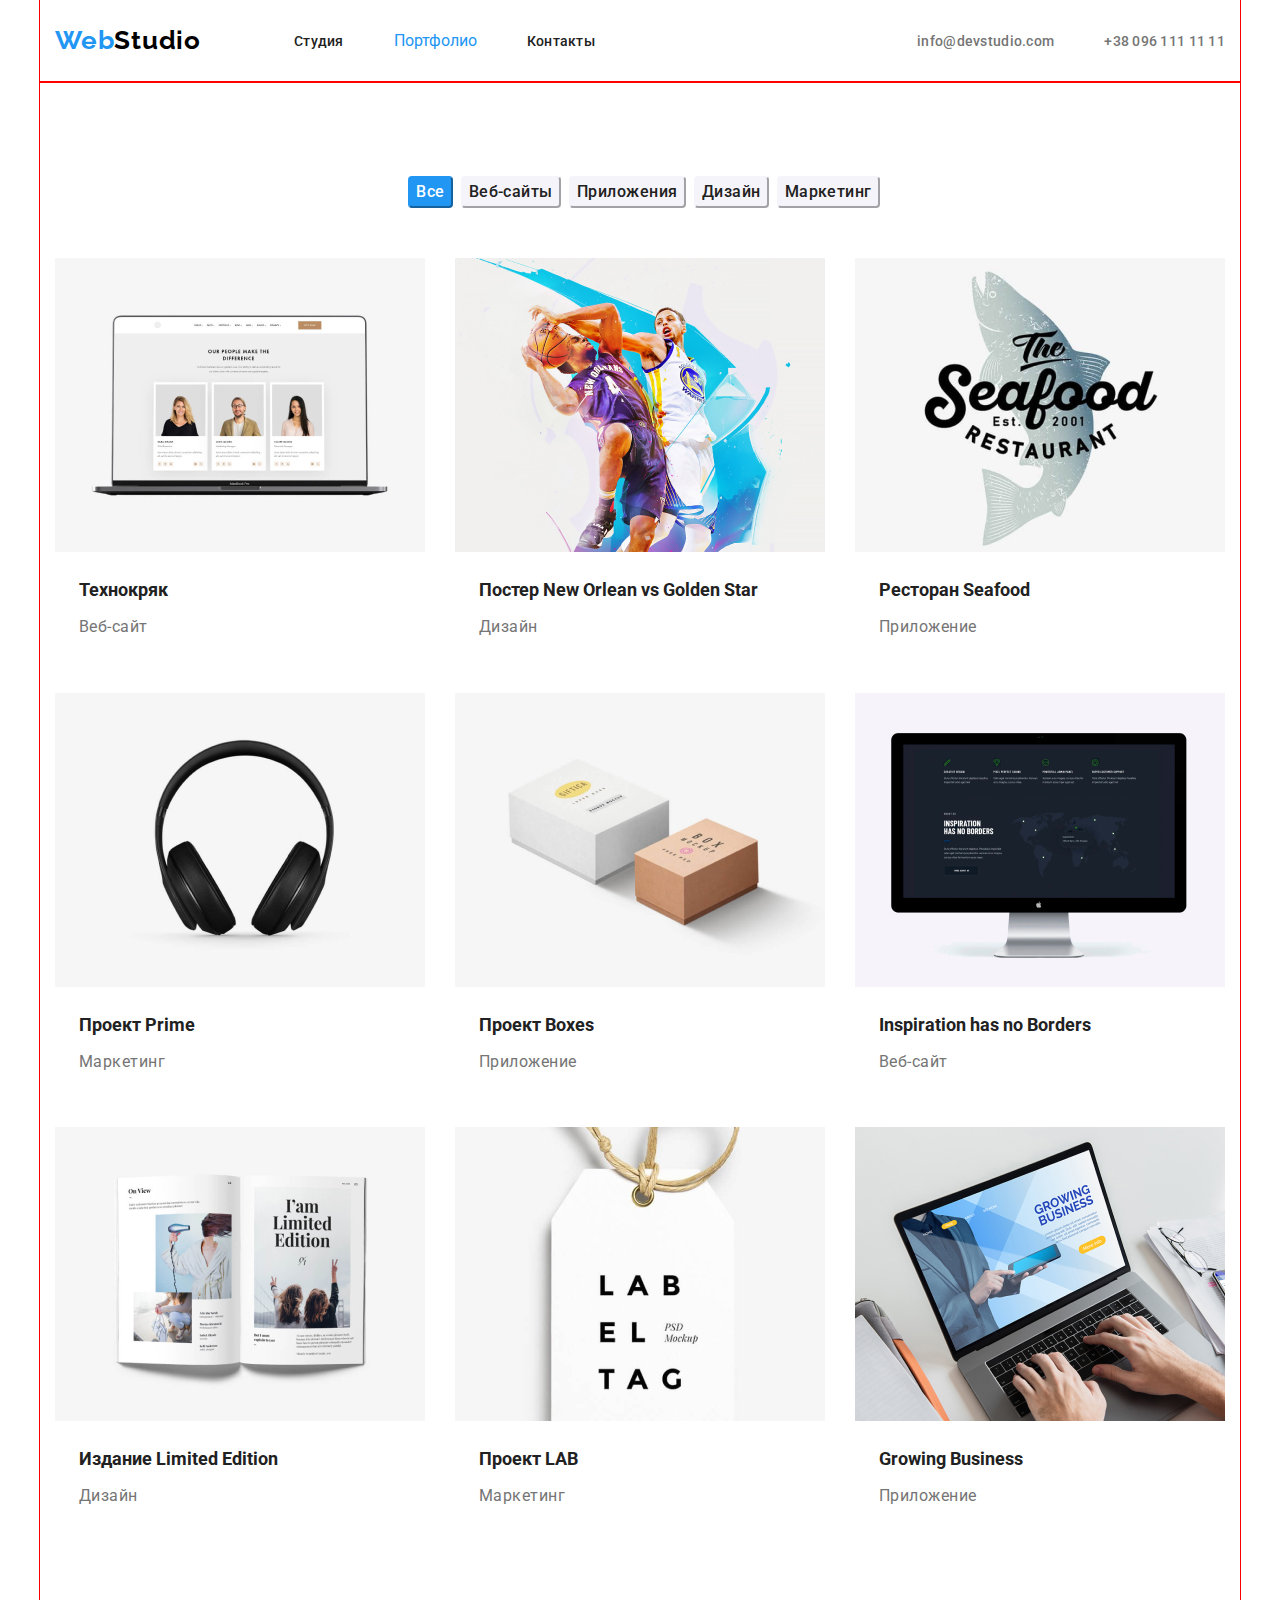
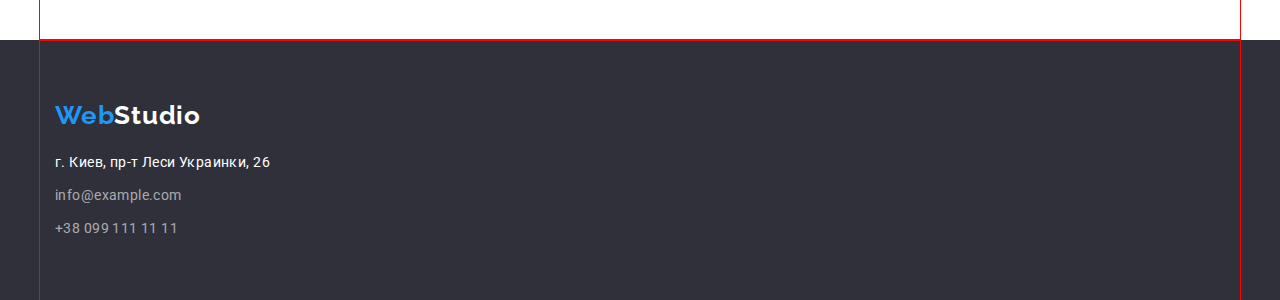
==== portfolio.html @ bf055e75 "Д/з №3" ====
<!DOCTYPE html>
<html lang="ru">
<head>
    <meta charset="UTF-8">
    <meta http-equiv="X-UA-Compatible" content="IE=edge">
    <meta name="viewport" content="width=device-width, initial-scale=1.0">
    <link rel="preconnect" href="https://fonts.googleapis.com">
    <link rel="preconnect" href="https://fonts.gstatic.com" crossorigin>
    <link
        href="https://fonts.googleapis.com/css2?family=Raleway:wght@700&family=Roboto:wght@400;500;700;900&display=swap"
        rel="stylesheet">
    <title>Портфолио</title>
    <link rel="stylesheet" href="https://cdnjs.cloudflare.com/ajax/libs/modern-normalize/1.1.0/modern-normalize.min.css
         ">
    <link rel="stylesheet" href="./css/ctyle.css">
</head>
<body>
    <header class="header">
        <div class="container">
          <a href="" class="header-logo link">Web<span class="header-logo-studio link">Studio</span></a>
          <nav class="header-nav">
            <ul class="header-list list">
                <li class="header-item"><a class="header-link link" href="./index.html">Студия</a></li>
                <li class="header-item"><a class="header-link-portfolio link" href="./portfolio.html">Портфолио</a></li>
                <li class="header-item"><a class="header-link link" href="">Контакты</a></li>
            </ul>
          </nav>
          <div class="header-contact">
            <ul class="header-list list">
                <li class="header-item"><a class="header-email link" href="mailto:info@devstudio.com">info@devstudio.com</a>
                </li>
                <li class="header-item"><a class="header-tel link" href="tel:+380961111111">+38 096 111 11 11</a></li>
            </ul>
          </div>
        </div>
    </header>
    <main>
        <section class="portfplio">
            <div class="container">
                <div class="filter">
                    <h2 class="visually-hidden">Фильтр</h2>
                    <ul class="filter-list list">
                        <li class="filter-item">
                            <button type="button" class="filter-btn-box pointer">Все</button>
                        </li>
                        <li class="filter-item">
                            <button type="button" class="filter-btn pointer">Веб-сайты</button>
                        </li>
                        <li class="filter-item">
                            <button type="button" class="filter-btn pointer">Приложения</button>
                        </li>
                        <li class="filter-item">
                            <button type="button" class="filter-btn pointer">Дизайн</button>
                        </li>
                        <li class="filter-item">
                            <button type="button" class="filter-btn pointer">Маркетинг</button>
                        </li>
                    </ul>
                </div>
                <div class="projects">
                    <ul class="projects-list list">
                        <li class="projects-item">
                            <img src="./images/project-img-1.jpg" alt="Технокряк" width="370" height="294">
                            <h3 class="projects-title">Технокряк</h3>
                            <p class="projects-subtitle">Веб-сайт</p>
                        </li>
                        <li class="projects-item">
                            <img src="./images/project-img-2.jpg" alt="Постер New Orlean vs Golden Star" width="370" height="294">
                            <h3 class="projects-title">Постер <span lang="en">New Orlean vs Golden Star</span></h3>
                            <p class="projects-subtitle">Дизайн</p>
                        </li>
                        <li class="projects-item">
                            <img src="./images/project-img-3.jpg" alt="Ресторан Seafood" width="370" height="294">
                            <h3 class="projects-title">Ресторан <span lang="en">Seafood</span></h3>
                            <p class="projects-subtitle">Приложение</p>
                        </li>
                        <li class="projects-item">
                            <img src="./images/project-img-4.jpg" alt="Проект Prime" width="370" height="294">
                            <h3 class="projects-title">Проект <span lang="en">Prime</span></h3>
                            <p class="projects-subtitle">Маркетинг</p>
                        </li>
                        <li class="projects-item">
                            <img src="./images/project-img-5.jpg" alt="Проект Boxes" width="370" height="294">
                            <h3 class="projects-title">Проект <span lang="en">Boxes</span></h3>
                            <p class="projects-subtitle">Приложение</p>
                        </li>
                        <li class="projects-item">
                            <img src="./images/project-img-6.jpg" alt="Inspiration has no Borders" width="370" height="294">
                            <h3 lang="en" class="projects-title">Inspiration has no Borders</h3>
                            <p class="projects-subtitle">Веб-сайт</p>
                        </li>
                        <li class="projects-item">
                            <img src="./images/project-img-7.jpg" alt="Издание Limited Edition" width="370" height="294">
                            <h3 class="projects-title">Издание <span lang="en">Limited Edition</span></h3>
                            <p class="projects-subtitle">Дизайн</p>
                        </li>
                        <li class="projects-item">
                            <img src="./images/project-img-8.jpg" alt="Проект LAB" width="370" height="294">
                            <h3 class="projects-title">Проект <span lang="en">LAB</span></h3>
                            <p class="projects-subtitle">Маркетинг</p>
                        </li>
                        <li class="projects-item">
                            <img src="./images/project-img-9.jpg" alt="Growing Business " width="370" height="294">
                            <h3 lang="en" class="projects-title">Growing Business</h3>
                            <p class="projects-subtitle">Приложение</p>
                        </li>
                    </ul>
                </div>
            </div>
        </section>
    
    </main>
    <footer class="footer">
        <div class="container">
            <a href="" class="footer-logo link">Web<span class="footer-logo-studio link">Studio</span></a>
            <address class="address">
                <ul class="footer-list list">
                    <li class="footer-item-addres"><a class="footer-address link" href="">г. Киев, пр-т Леси Украинки, 26</a></li>
                    <li class="footer-item-email"><a class="footer-email link" href="mailto:info@example.com">info@example.com</a>
                    </li>
                    <li class="footer-item-tel"><a class="footer-tel link" href="tel:+380991111111">+38 099 111 11 11</a></li>
                </ul>
            </address>
        </div>
    </footer>
</body>
</html>
---- css/ctyle.css ----
html {
  box-sizing: border-box;
}

:root {
  --header-color: #FFFFFF;
  --title-color: #212121;
  --text-color: #757575;
  --btn-color: #212121;
  --link-color: #212121;
  --background-color: #2F303A;
  --accent-color: #2196F3;
  --border-color: #ECECEC;
}

p, h1, h2, h3, h4, h5, h6 {
  margin: 0;
}

.container {
  width: 1200px;
  padding-left: 15px;
  padding-right: 15px;
  margin: 0 auto;
  outline: 1px solid red;
}

ul {
  margin: 0;
  padding-left: 0;
}

body {
  font-family: Roboto, sans-serif;
  color: var(--link-color);
}

.list {
  margin: 0;
  padding: 0;
  list-style: none;
}

.link {
  text-decoration: none;
}

.pointer {
  cursor: pointer;  
}

img {
  display: block;
  max-width: 100%;
  height: auto;
}

/*-------HEADER-------*/

.header {
  border-bottom: 1px;
  border-bottom-color: var(--border-color);
}
.header-logo {
  font-family: 'Raleway', sans-serif;
  font-style: normal;
  font-weight: 700;
  font-size: 26px;
  line-height: 1.19;
  letter-spacing: 0.03em;
  color: var(--accent-color);
  padding-top: 24px;
  padding-bottom: 25px;
  margin-right: 93px;
}

.header-logo-studio {
  font-family: 'Raleway', sans-serif;
  font-style: normal;
  font-weight: 700;
  font-size: 26px;
  line-height: 1.19;
  letter-spacing: 0.03em;
  color: black;
  padding-top: 24px;
  padding-bottom: 25px;
}

.header .container {
  display: flex;
  align-items: center;
}

.header-nav {
  display: flex;
  align-items: center;
}

.header-list {
  display: flex;
}

.header-link-studio {
  color: var(--accent-color);
}

.header-link {
  font-weight: 500;
  font-size: 14px;
  line-height: 1.14;
  letter-spacing: 0.02em;
  color: var(--link-color);
}

.header-item {
  padding-top: 32px;
  padding-bottom: 32px;
}

.header-item:not(:last-child) {
  margin-right: 50px;
}

.header-link:hover,
.header-link:focus {
  color: var(--accent-color)
}

.header-contact {
  margin-left: auto;
}

.header-email {
  font-weight: 500;
  font-size: 14px;
  line-height: 1.14;
  letter-spacing: 0.02em;
  color: var(--text-color);
}

.header-email:hover,
.header-email:focus {
  color: var(--accent-color);  
}

.header-tel {
  font-weight: 500;
  font-size: 14px;
  line-height: 1.14;
  letter-spacing: 0.02em;
  color: var(--text-color);
}

.header-tel:hover,
.header-tel:focus {
  color: var(--accent-color);
}

/*-------HERO-------*/

.hero {
  text-align: center;
  background: var(--background-color);
}

.hero-slogan {
  font-weight: 900;
  font-size: 44px;
  line-height: 1.36;
  letter-spacing: 0.06em;
  text-transform: uppercase;
  color: var(--header-color);
  padding-top: 200px;
}

.hero-btn {
  font-family: inherit;
  font-weight: 700;
  font-size: 16px;
  line-height: 1.88;
  letter-spacing: 0.06em;
  color: var(--header-color);
  background: var(--accent-color);
  min-width: 200px;
  height: 50px;
  border-radius: 4px;
  margin-top: 30px;
  margin-bottom: 200px;
}

/*-------TEXT-------*/

.visually-hidden {
  position: absolute;
  white-space: nowrap;
  width: 1px;
  height: 1px;
  overflow: hidden;
  border: 0;
  padding: 0;
  clip: rect(0 0 0 0);
  clip-path: inset(50%);
  margin: -1px;
}

.text-list {
  display: flex;
}

.text-item:not(:last-child) {
  margin-right: 30px;
}

.subtitle {
  font-weight: 700;
  font-size: 14px;
  line-height: 1.14;
  letter-spacing: 0.03em;
  text-transform: uppercase;
  color: var(--title-color);
  padding-top: 94px;
}

.desc {
  font-size: 14px;
  line-height: 1.71;
  letter-spacing: 0.03em;
  color: var(--text-color);
  margin-top: 10px;
}

/*-------IMAGE-------*/

.image-title {
  font-weight: 700;
  font-size: 36px;
  line-height: 1.17;
  letter-spacing: 0.03em;  
  color: var(--title-color);
  padding-top: 94px ;
  padding-bottom: 50px;
  text-align: center;
}

.image-list {
  display: flex;
}

.image-item:not(:last-child) {
  margin-right: 30px;
}

.image-item {
  padding-bottom: 94px;
}

/*-------COMMAND-------*/

.command {
  background: #F5F4FA;
}

.command-item {
  background-color: var(--header-color);
}

.command-title {
  font-weight: 700;
  font-size: 36px;
  line-height: 1.17;
  letter-spacing: 0.03em;
  color: var(--title-color);
  padding-top: 188px;
  padding-bottom: 50px;
  text-align: center;
}

.command-list {
  display: flex;
  padding-bottom: 94px;
}

.command-item:not(:last-child) {
  margin-right: 30px;
}

.name {
  font-weight: 500;
  font-size: 16px;
  line-height: 1.19;
  letter-spacing: 0.03em;
  color: var(--title-color);
  margin-top: 30px;
  margin-bottom: 10px;
  text-align: center;
}

.position {
  font-size: 16px;
  line-height: 1.19;
  letter-spacing: 0.03em;   
  color: var(--text-color);
  padding-bottom: 30px;
  text-align: center;
}

/*-------FOOTER-------*/

.footer {
  background: var(--background-color);
}

.footer-logo {
  display: block;
}

.footer-logo {
  font-family: 'Raleway', sans-serif;
  font-style: normal;
  font-weight: 700;
  font-size: 26px;
  line-height: 1.19;
  letter-spacing: 0.03em;
  color: var(--accent-color);
  padding-top: 60px;
}

.footer-logo-studio {
  font-family: 'Raleway', sans-serif;
  font-style: normal;
  font-weight: 700;
  font-size: 26px;
  line-height: 1.19;
  letter-spacing: 0.03em;
  color: var(--header-color);
}

.footer-address {
  font-style: normal;
  font-size: 14px;
  line-height: 1.71;
  letter-spacing: 0.03em;    
  color: var(--header-color);
}

.footer-item-addres {
  margin-top: 20px;
}

.footer-address:hover,
.header-email:focus {
  color: var(--accent-color);
}

.footer-email {
  font-style: normal; 
  font-size: 14px;
  line-height: 1.71;
  letter-spacing: 0.03em;
  color: rgba(255, 255, 255, 0.6);
}

.footer-item-email {
  margin-top: 9px;
}

.footer-email:hover,
.header-email:focus {
  color: var(--accent-color);
}

.footer-tel {
  font-style: normal;  
  font-size: 14px;
  line-height: 1.71;
  letter-spacing: 0.03em;
  color: rgba(255, 255, 255, 0.6);
}

.footer-item-tel {
  margin-top: 9px;
  padding-bottom: 60px;
}

.footer-tel:hover,
.header-tel:focus {
  color: var(--accent-color);
}

/*-------PORTFOLIO-------*/

/*-------HEADER-------*/

.header-logo {
  font-family: 'Raleway', sans-serif;
  font-style: normal;
  font-weight: 700;
  font-size: 26px;
  line-height: 1.19;
  letter-spacing: 0.03em;
  color: var(--accent-color);
  padding-top: 24px;
  padding-bottom: 25px;
  margin-right: 93px;
}

.header-logo-studio {
  font-family: 'Raleway', sans-serif;
  font-style: normal;
  font-weight: 700;
  font-size: 26px;
  line-height: 1.19;
  letter-spacing: 0.03em;
  color: black;
  padding-top: 24px;
  padding-bottom: 25px;
}

.header-link-portfolio {
  color: var(--accent-color);
}

.header-link {
  font-weight: 500;
  font-size: 14px;
  line-height: 1.14;
  letter-spacing: 0.02em;
  color: var(--link-color);
}

.header-link:hover,
.header-link:focus {
  color: var(--accent-color)
}

.header-item {
  padding-top: 32px;
  padding-bottom: 32px;
}

.header-item:not(:last-child) {
  margin-right: 50px;
}

.header-contact {
  margin-left: auto;
}

.header-email {
  font-weight: 500;
  font-size: 14px;
  line-height: 1.14;
  letter-spacing: 0.02em;
  color: var(--text-color);
}

.header-email:hover,
.header-email:focus {
  color: var(--accent-color);
}

.header-tel {
  font-weight: 500;
  font-size: 14px;
  line-height: 1.14;
  letter-spacing: 0.02em;
  color: var(--text-color);
}

.header-tel:hover,
.header-tel:focus {
  color: var(--accent-color);
}
/*-------PORTFOLIO-------*/

.filter-list {
  display: flex;
  justify-content: center;
}

.filter-item {
  display: block;
  margin-top: 94px;
  margin-left: 8px;
  padding-bottom: 50px;
}

.filter-btn-box {
  font-weight: 500;
  font-size: 16px;
  line-height: 1.63;
  letter-spacing: 0.03em;
  color: var(--header-color);
  background: var(--accent-color);
  border-radius: 4px;
  border-color: var(--accent-color);
}

.filter-btn {
  font-weight: 500;
  font-size: 16px;
  line-height: 1.63;
  letter-spacing: 0.03em;
  color: var(--btn-color);
  background: #F5F4FA;
  border-radius: 4px;
  border-color: #F5F4FA;
}

.filter-btn:hover,
.filter-btn:focus {
  color: var(--header-color);
  background: var(--accent-color);
}

.projects-list {
  display: flex;
  flex-wrap: wrap;
  margin: -15px;
  margin-bottom: 0px;
  padding-bottom: 94px;
}

.projects-item {
  flex-basis: calc(100%/3-30px);
  margin: 15px;
  border-bottom: 1px;
  border-color: #EEEEEE;
}

.projects-title {
  font-weight: 700;
  font-size: 18px;
  line-height: 2;
  color: var(--title-color);
  margin-top: 20px;
  margin-bottom: 4px;
  padding-left: 24px;
}

.projects-subtitle {
  font-size: 16px;
  line-height: 1.88;
  letter-spacing: 0.03em;
  color: var(--text-color);
  padding-bottom: 20px;
  padding-left: 24px; 
}

/*-------FOOTER-------*/

.footer {
  background: var(--background-color);
}

.footer-logo {
  display: block;
}

.footer-logo {
  font-family: 'Raleway', sans-serif;
  font-style: normal;
  font-weight: 700;
  font-size: 26px;
  line-height: 1.19;
  letter-spacing: 0.03em;
  color: var(--accent-color);
  padding-top: 60px;
}

.footer-logo-studio {
  font-family: 'Raleway', sans-serif;
  font-style: normal;
  font-weight: 700;
  font-size: 26px;
  line-height: 1.19;
  letter-spacing: 0.03em;
  color: var(--header-color);
}

.footer-address {
  font-style: normal;
  font-size: 14px;
  line-height: 1.71;
  letter-spacing: 0.03em;
  color: var(--header-color);
}

.footer-item-addres {
  margin-top: 20px;
}

.footer-address:hover,
.header-email:focus {
  color: var(--accent-color);
}

.footer-email {
  font-style: normal;
  font-size: 14px;
  line-height: 1.71;
  letter-spacing: 0.03em;
  color: rgba(255, 255, 255, 0.6);
}

.footer-item-email {
  margin-top: 9px;
}

.footer-email:hover,
.header-email:focus {
  color: var(--accent-color);
}

.footer-tel {
  font-style: normal;
  font-size: 14px;
  line-height: 1.71;
  letter-spacing: 0.03em;
  color: rgba(255, 255, 255, 0.6);
}

.footer-item-tel {
  margin-top: 9px;
  padding-bottom: 60px;
}

.footer-tel:hover,
.header-tel:focus {
  color: var(--accent-color);
}
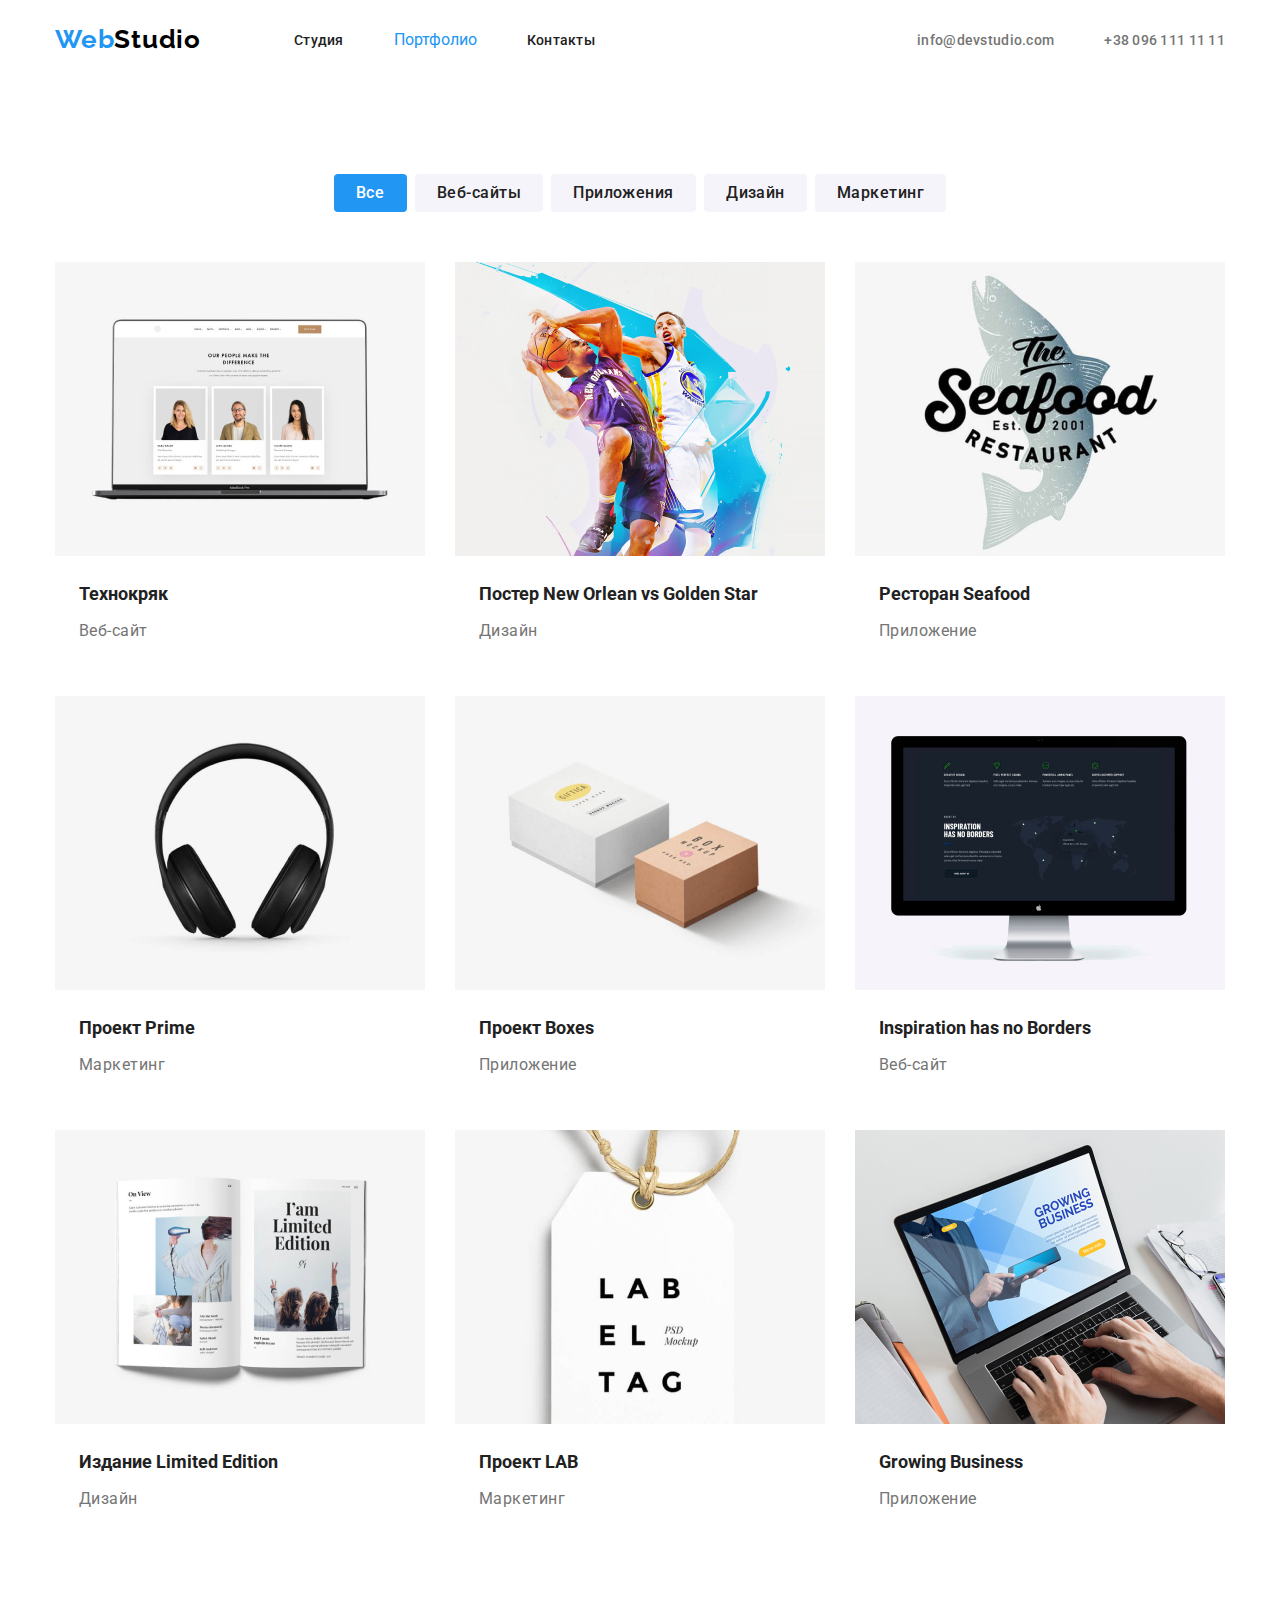
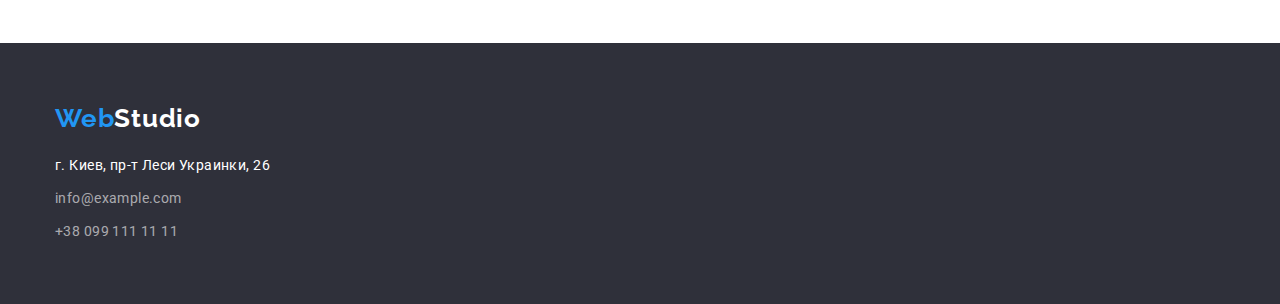
==== commit f9ad5a2f: "виправлення в дз №3" ====
--- a/portfolio.html
+++ b/portfolio.html
@@ -26,10 +26,10 @@
             </ul>
           </nav>
           <div class="header-contact">
-            <ul class="header-list list">
-                <li class="header-item"><a class="header-email link" href="mailto:info@devstudio.com">info@devstudio.com</a>
+            <ul class="header-list-contact list">
+                <li class="header-item-contact"><a class="header-email link" href="mailto:info@devstudio.com">info@devstudio.com</a>
                 </li>
-                <li class="header-item"><a class="header-tel link" href="tel:+380961111111">+38 096 111 11 11</a></li>
+                <li class="header-item-contact"><a class="header-tel link" href="tel:+380961111111">+38 096 111 11 11</a></li>
             </ul>
           </div>
         </div>
@@ -37,75 +37,89 @@
     <main>
         <section class="portfplio">
             <div class="container">
-                <div class="filter">
-                    <h2 class="visually-hidden">Фильтр</h2>
-                    <ul class="filter-list list">
-                        <li class="filter-item">
-                            <button type="button" class="filter-btn-box pointer">Все</button>
-                        </li>
-                        <li class="filter-item">
-                            <button type="button" class="filter-btn pointer">Веб-сайты</button>
-                        </li>
-                        <li class="filter-item">
-                            <button type="button" class="filter-btn pointer">Приложения</button>
-                        </li>
-                        <li class="filter-item">
-                            <button type="button" class="filter-btn pointer">Дизайн</button>
-                        </li>
-                        <li class="filter-item">
-                            <button type="button" class="filter-btn pointer">Маркетинг</button>
-                        </li>
-                    </ul>
-                </div>
-                <div class="projects">
-                    <ul class="projects-list list">
-                        <li class="projects-item">
-                            <img src="./images/project-img-1.jpg" alt="Технокряк" width="370" height="294">
+                <h2 class="visually-hidden">Фильтр</h2>
+                <ul class="filter-list list">
+                    <li class="filter-item">
+                        <button type="button" class="filter-btn-all pointer">Все</button>
+                    </li>
+                    <li class="filter-item">
+                        <button type="button" class="filter-btn-web pointer">Веб-сайты</button>
+                    </li>
+                    <li class="filter-item">
+                        <button type="button" class="filter-btn-applic pointer">Приложения</button>
+                    </li>
+                    <li class="filter-item">
+                        <button type="button" class="filter-btn-design pointer">Дизайн</button>
+                    </li>
+                    <li class="filter-item">
+                        <button type="button" class="filter-btn-marketing pointer">Маркетинг</button>
+                    </li>
+                </ul>
+                <ul class="projects-list list">
+                    <li class="projects-item">
+                        <img src="./images/project-img-1.jpg" alt="Технокряк" width="370" height="294">
+                        <div class="projects-title-subtitle">
                             <h3 class="projects-title">Технокряк</h3>
                             <p class="projects-subtitle">Веб-сайт</p>
-                        </li>
-                        <li class="projects-item">
-                            <img src="./images/project-img-2.jpg" alt="Постер New Orlean vs Golden Star" width="370" height="294">
+                        </div>
+                    </li>
+                    <li class="projects-item">
+                        <img src="./images/project-img-2.jpg" alt="Постер New Orlean vs Golden Star" width="370" height="294">
+                        <div class="projects-title-subtitle">
                             <h3 class="projects-title">Постер <span lang="en">New Orlean vs Golden Star</span></h3>
                             <p class="projects-subtitle">Дизайн</p>
-                        </li>
-                        <li class="projects-item">
-                            <img src="./images/project-img-3.jpg" alt="Ресторан Seafood" width="370" height="294">
+                        </div>
+                    </li>
+                    <li class="projects-item">
+                        <img src="./images/project-img-3.jpg" alt="Ресторан Seafood" width="370" height="294">
+                        <div class="projects-title-subtitle">
                             <h3 class="projects-title">Ресторан <span lang="en">Seafood</span></h3>
                             <p class="projects-subtitle">Приложение</p>
-                        </li>
-                        <li class="projects-item">
-                            <img src="./images/project-img-4.jpg" alt="Проект Prime" width="370" height="294">
+                        </div>
+                    </li>
+                    <li class="projects-item">
+                        <img src="./images/project-img-4.jpg" alt="Проект Prime" width="370" height="294">
+                        <div class="projects-title-subtitle">
                             <h3 class="projects-title">Проект <span lang="en">Prime</span></h3>
                             <p class="projects-subtitle">Маркетинг</p>
-                        </li>
-                        <li class="projects-item">
-                            <img src="./images/project-img-5.jpg" alt="Проект Boxes" width="370" height="294">
+                        </div>
+                     </li>
+                    <li class="projects-item">
+                        <img src="./images/project-img-5.jpg" alt="Проект Boxes" width="370" height="294">
+                        <div class="projects-title-subtitle">
                             <h3 class="projects-title">Проект <span lang="en">Boxes</span></h3>
                             <p class="projects-subtitle">Приложение</p>
-                        </li>
-                        <li class="projects-item">
-                            <img src="./images/project-img-6.jpg" alt="Inspiration has no Borders" width="370" height="294">
+                        </div>
+                    </li>
+                    <li class="projects-item">
+                        <img src="./images/project-img-6.jpg" alt="Inspiration has no Borders" width="370" height="294">
+                        <div class="projects-title-subtitle">
                             <h3 lang="en" class="projects-title">Inspiration has no Borders</h3>
                             <p class="projects-subtitle">Веб-сайт</p>
-                        </li>
-                        <li class="projects-item">
-                            <img src="./images/project-img-7.jpg" alt="Издание Limited Edition" width="370" height="294">
+                        </div>
+                    </li>
+                    <li class="projects-item">
+                        <img src="./images/project-img-7.jpg" alt="Издание Limited Edition" width="370" height="294">
+                        <div class="projects-title-subtitle">
                             <h3 class="projects-title">Издание <span lang="en">Limited Edition</span></h3>
                             <p class="projects-subtitle">Дизайн</p>
-                        </li>
-                        <li class="projects-item">
-                            <img src="./images/project-img-8.jpg" alt="Проект LAB" width="370" height="294">
+                        </div>
+                    </li>
+                    <li class="projects-item">
+                        <img src="./images/project-img-8.jpg" alt="Проект LAB" width="370" height="294">
+                        <div class="projects-title-subtitle">
                             <h3 class="projects-title">Проект <span lang="en">LAB</span></h3>
                             <p class="projects-subtitle">Маркетинг</p>
-                        </li>
-                        <li class="projects-item">
-                            <img src="./images/project-img-9.jpg" alt="Growing Business " width="370" height="294">
+                        </div>
+                    </li>
+                    <li class="projects-item">
+                        <img src="./images/project-img-9.jpg" alt="Growing Business " width="370" height="294">
+                        <div class="projects-title-subtitle">
                             <h3 lang="en" class="projects-title">Growing Business</h3>
                             <p class="projects-subtitle">Приложение</p>
-                        </li>
-                    </ul>
-                </div>
+                        </div>
+                    </li>
+                </ul>
             </div>
         </section>
     
--- a/css/ctyle.css
+++ b/css/ctyle.css
@@ -22,7 +22,6 @@
   padding-left: 15px;
   padding-right: 15px;
   margin: 0 auto;
-  outline: 1px solid red;
 }
 
 ul {
@@ -61,6 +60,7 @@
   border-bottom: 1px;
   border-bottom-color: var(--border-color);
 }
+
 .header-logo {
   font-family: 'Raleway', sans-serif;
   font-style: normal;
@@ -102,6 +102,8 @@
 
 .header-link-studio {
   color: var(--accent-color);
+  padding-top: 32px;
+  padding-bottom: 32px;
 }
 
 .header-link {
@@ -110,11 +112,17 @@
   line-height: 1.14;
   letter-spacing: 0.02em;
   color: var(--link-color);
-}
-
-.header-item {
   padding-top: 32px;
   padding-bottom: 32px;
+}
+
+.header-contact {
+  display: flex;
+  align-items: center;
+}
+
+.header-list-contact {
+  display: flex;
 }
 
 .header-item:not(:last-child) {
@@ -136,6 +144,9 @@
   line-height: 1.14;
   letter-spacing: 0.02em;
   color: var(--text-color);
+  padding-top: 32px;
+  padding-bottom: 32px;
+
 }
 
 .header-email:hover,
@@ -149,6 +160,9 @@
   line-height: 1.14;
   letter-spacing: 0.02em;
   color: var(--text-color);
+  padding-top: 32px;
+  padding-bottom: 32px;
+  margin-left: 50px;
 }
 
 .header-tel:hover,
@@ -159,8 +173,16 @@
 /*-------HERO-------*/
 
 .hero {
+  
+  background: var(--background-color);
+  padding-top: 200px;
+  padding-bottom: 200px;
+}
+
+.container-hero {
   text-align: center;
-  background: var(--background-color);
+  width: 696px;
+  margin: 0 auto;
 }
 
 .hero-slogan {
@@ -170,7 +192,6 @@
   letter-spacing: 0.06em;
   text-transform: uppercase;
   color: var(--header-color);
-  padding-top: 200px;
 }
 
 .hero-btn {
@@ -184,8 +205,6 @@
   min-width: 200px;
   height: 50px;
   border-radius: 4px;
-  margin-top: 30px;
-  margin-bottom: 200px;
 }
 
 /*-------TEXT-------*/
@@ -203,6 +222,11 @@
   margin: -1px;
 }
 
+.text {
+  padding-top: 94px;
+  padding-bottom: 94px;
+}
+
 .text-list {
   display: flex;
 }
@@ -218,7 +242,6 @@
   letter-spacing: 0.03em;
   text-transform: uppercase;
   color: var(--title-color);
-  padding-top: 94px;
 }
 
 .desc {
@@ -230,6 +253,10 @@
 }
 
 /*-------IMAGE-------*/
+
+.image {
+  padding-bottom: 94px;
+}
 
 .image-title {
   font-weight: 700;
@@ -237,9 +264,8 @@
   line-height: 1.17;
   letter-spacing: 0.03em;  
   color: var(--title-color);
-  padding-top: 94px ;
-  padding-bottom: 50px;
   text-align: center;
+  margin-bottom: 50px;
 }
 
 .image-list {
@@ -250,18 +276,18 @@
   margin-right: 30px;
 }
 
-.image-item {
-  padding-bottom: 94px;
-}
-
 /*-------COMMAND-------*/
 
 .command {
   background: #F5F4FA;
+  padding-top: 94px;
+  padding-bottom: 94px;
 }
 
 .command-item {
   background-color: var(--header-color);
+  box-shadow: 0px 1px 3px rgba(0, 0, 0, 0.12), 0px 1px 1px rgba(0, 0, 0, 0.14), 0px 2px 1px rgba(0, 0, 0, 0.2);
+  border-radius: 0px 0px 4px 4px;
 }
 
 .command-title {
@@ -270,29 +296,31 @@
   line-height: 1.17;
   letter-spacing: 0.03em;
   color: var(--title-color);
-  padding-top: 188px;
-  padding-bottom: 50px;
   text-align: center;
+  margin-bottom: 50px;
 }
 
 .command-list {
   display: flex;
-  padding-bottom: 94px;
 }
 
 .command-item:not(:last-child) {
   margin-right: 30px;
 }
 
+.name-position {
+  text-align: center;
+  padding-top: 30px;
+  padding-bottom: 30px;
+}
+
 .name {
   font-weight: 500;
   font-size: 16px;
   line-height: 1.19;
   letter-spacing: 0.03em;
   color: var(--title-color);
-  margin-top: 30px;
   margin-bottom: 10px;
-  text-align: center;
 }
 
 .position {
@@ -300,18 +328,14 @@
   line-height: 1.19;
   letter-spacing: 0.03em;   
   color: var(--text-color);
-  padding-bottom: 30px;
-  text-align: center;
 }
 
 /*-------FOOTER-------*/
 
 .footer {
   background: var(--background-color);
-}
-
-.footer-logo {
-  display: block;
+  padding-top: 60px;
+  padding-bottom: 60px;
 }
 
 .footer-logo {
@@ -322,7 +346,6 @@
   line-height: 1.19;
   letter-spacing: 0.03em;
   color: var(--accent-color);
-  padding-top: 60px;
 }
 
 .footer-logo-studio {
@@ -335,6 +358,14 @@
   color: var(--header-color);
 }
 
+.address {
+  margin-top: 20px;
+}
+
+.footer-item-addres {
+  margin-bottom: 9px;
+}
+
 .footer-address {
   font-style: normal;
   font-size: 14px;
@@ -343,12 +374,8 @@
   color: var(--header-color);
 }
 
-.footer-item-addres {
-  margin-top: 20px;
-}
-
 .footer-address:hover,
-.header-email:focus {
+.footer-address:focus {
   color: var(--accent-color);
 }
 
@@ -361,11 +388,11 @@
 }
 
 .footer-item-email {
-  margin-top: 9px;
+  margin-bottom: 9px;
 }
 
 .footer-email:hover,
-.header-email:focus {
+.footer-email:focus {
   color: var(--accent-color);
 }
 
@@ -377,19 +404,20 @@
   color: rgba(255, 255, 255, 0.6);
 }
 
-.footer-item-tel {
-  margin-top: 9px;
-  padding-bottom: 60px;
-}
 
 .footer-tel:hover,
-.header-tel:focus {
+.footer-tel:focus {
   color: var(--accent-color);
 }
 
 /*-------PORTFOLIO-------*/
 
 /*-------HEADER-------*/
+
+.header {
+  border-bottom: 1px;
+  border-bottom-color: var(--border-color);
+}
 
 .header-logo {
   font-family: 'Raleway', sans-serif;
@@ -416,8 +444,24 @@
   padding-bottom: 25px;
 }
 
+.header .container {
+  display: flex;
+  align-items: center;
+}
+
+.header-nav {
+  display: flex;
+  align-items: center;
+}
+
+.header-list {
+  display: flex;
+}
+
 .header-link-portfolio {
   color: var(--accent-color);
+  padding-top: 32px;
+  padding-bottom: 32px;
 }
 
 .header-link {
@@ -426,6 +470,21 @@
   line-height: 1.14;
   letter-spacing: 0.02em;
   color: var(--link-color);
+  padding-top: 32px;
+  padding-bottom: 32px;
+}
+
+.header-contact {
+  display: flex;
+  align-items: center;
+}
+
+.header-list-contact {
+  display: flex;
+}
+
+.header-item:not(:last-child) {
+  margin-right: 50px;
 }
 
 .header-link:hover,
@@ -433,15 +492,6 @@
   color: var(--accent-color)
 }
 
-.header-item {
-  padding-top: 32px;
-  padding-bottom: 32px;
-}
-
-.header-item:not(:last-child) {
-  margin-right: 50px;
-}
-
 .header-contact {
   margin-left: auto;
 }
@@ -452,6 +502,9 @@
   line-height: 1.14;
   letter-spacing: 0.02em;
   color: var(--text-color);
+  padding-top: 32px;
+  padding-bottom: 32px;
+
 }
 
 .header-email:hover,
@@ -465,13 +518,22 @@
   line-height: 1.14;
   letter-spacing: 0.02em;
   color: var(--text-color);
+  padding-top: 32px;
+  padding-bottom: 32px;
+  margin-left: 50px;
 }
 
 .header-tel:hover,
 .header-tel:focus {
   color: var(--accent-color);
 }
+
 /*-------PORTFOLIO-------*/
+
+.portfplio {
+  padding-top: 94px;
+  padding-bottom: 94px;
+}
 
 .filter-list {
   display: flex;
@@ -480,35 +542,109 @@
 
 .filter-item {
   display: block;
-  margin-top: 94px;
-  margin-left: 8px;
-  padding-bottom: 50px;
-}
-
-.filter-btn-box {
+  margin-bottom: 50px;
+}
+
+.filter-item:not(:last-child) {
+  margin-right: 8px;
+}
+
+.filter-btn-all {
   font-weight: 500;
   font-size: 16px;
   line-height: 1.63;
   letter-spacing: 0.03em;
   color: var(--header-color);
   background: var(--accent-color);
+  min-width: 73px;
+  height: 38px;
+  padding: 6px 22px 6px 22px;
   border-radius: 4px;
-  border-color: var(--accent-color);
-}
-
-.filter-btn {
+  border: 0px;
+}
+
+.filter-btn-web {
   font-weight: 500;
   font-size: 16px;
   line-height: 1.63;
   letter-spacing: 0.03em;
   color: var(--btn-color);
   background: #F5F4FA;
+  min-width: 128px;
+  height: 38px;
+  padding: 6px 22px 6px 22px;
   border-radius: 4px;
-  border-color: #F5F4FA;
-}
-
-.filter-btn:hover,
-.filter-btn:focus {
+  border: 0px;
+}
+
+.filter-btn-applic {
+  font-weight: 500;
+  font-size: 16px;
+  line-height: 1.63;
+  letter-spacing: 0.03em;
+  color: var(--btn-color);
+  background: #F5F4FA;
+  min-width: 145px;
+  height: 38px;
+  padding: 6px 22px 6px 22px;
+  border-radius: 4px;
+  border: 0px;
+}
+
+.filter-btn-design {
+  font-weight: 500;
+  font-size: 16px;
+  line-height: 1.63;
+  letter-spacing: 0.03em;
+  color: var(--btn-color);
+  background: #F5F4FA;
+  min-width: 103px;
+  height: 38px;
+  padding: 6px 22px 6px 22px;
+  border-radius: 4px;
+  border: 0px;
+}
+
+.filter-btn-marketing {
+  font-weight: 500;
+  font-size: 16px;
+  line-height: 1.63;
+  letter-spacing: 0.03em;
+  color: var(--btn-color);
+  background: #F5F4FA;
+  min-width: 130px;
+  height: 38px;
+  padding: 6px 22px 6px 22px;
+  border-radius: 4px;
+  border: 0px;
+}
+
+.filter-btn-all:hover,
+.filter-btn-all:focus {
+  color: var(--header-color);
+  background: var(--accent-color);
+}
+
+.filter-btn-web:hover,
+.filter-btn-web:focus {
+  color: var(--header-color);
+  background: var(--accent-color);
+}
+
+.filter-btn-applic:hover,
+.filter-btn-applic:focus {
+  color: var(--header-color);
+  background: var(--accent-color);
+}
+
+.filter-btn-design:hover,
+.filter-btn-design:focus {
+  color: var(--header-color);
+  background: var(--accent-color);
+}
+
+.filter-btn-marketing:hover,
+.filter-btn-marketing:focus {
   color: var(--header-color);
   background: var(--accent-color);
 }
@@ -518,13 +654,18 @@
   flex-wrap: wrap;
   margin: -15px;
   margin-bottom: 0px;
-  padding-bottom: 94px;
 }
 
 .projects-item {
   flex-basis: calc(100%/3-30px);
   margin: 15px;
+}
+
+.projects-title-subtitle {
+  padding: 20px 24px 20px 24px;
+  border-left: 1px;
   border-bottom: 1px;
+  border-right: 1px;
   border-color: #EEEEEE;
 }
 
@@ -533,28 +674,22 @@
   font-size: 18px;
   line-height: 2;
   color: var(--title-color);
-  margin-top: 20px;
   margin-bottom: 4px;
-  padding-left: 24px;
 }
 
 .projects-subtitle {
   font-size: 16px;
   line-height: 1.88;
   letter-spacing: 0.03em;
-  color: var(--text-color);
-  padding-bottom: 20px;
-  padding-left: 24px; 
+  color: var(--text-color); 
 }
 
 /*-------FOOTER-------*/
 
 .footer {
   background: var(--background-color);
-}
-
-.footer-logo {
-  display: block;
+  padding-top: 60px;
+  padding-bottom: 60px;
 }
 
 .footer-logo {
@@ -565,7 +700,6 @@
   line-height: 1.19;
   letter-spacing: 0.03em;
   color: var(--accent-color);
-  padding-top: 60px;
 }
 
 .footer-logo-studio {
@@ -578,6 +712,14 @@
   color: var(--header-color);
 }
 
+.address {
+  margin-top: 20px;
+}
+
+.footer-item-addres {
+  margin-bottom: 9px;
+}
+
 .footer-address {
   font-style: normal;
   font-size: 14px;
@@ -586,12 +728,8 @@
   color: var(--header-color);
 }
 
-.footer-item-addres {
-  margin-top: 20px;
-}
-
 .footer-address:hover,
-.header-email:focus {
+.footer-address:focus {
   color: var(--accent-color);
 }
 
@@ -604,11 +742,11 @@
 }
 
 .footer-item-email {
-  margin-top: 9px;
+  margin-bottom: 9px;
 }
 
 .footer-email:hover,
-.header-email:focus {
+.footer-email:focus {
   color: var(--accent-color);
 }
 
@@ -620,12 +758,8 @@
   color: rgba(255, 255, 255, 0.6);
 }
 
-.footer-item-tel {
-  margin-top: 9px;
-  padding-bottom: 60px;
-}
 
 .footer-tel:hover,
-.header-tel:focus {
+.footer-tel:focus {
   color: var(--accent-color);
 }